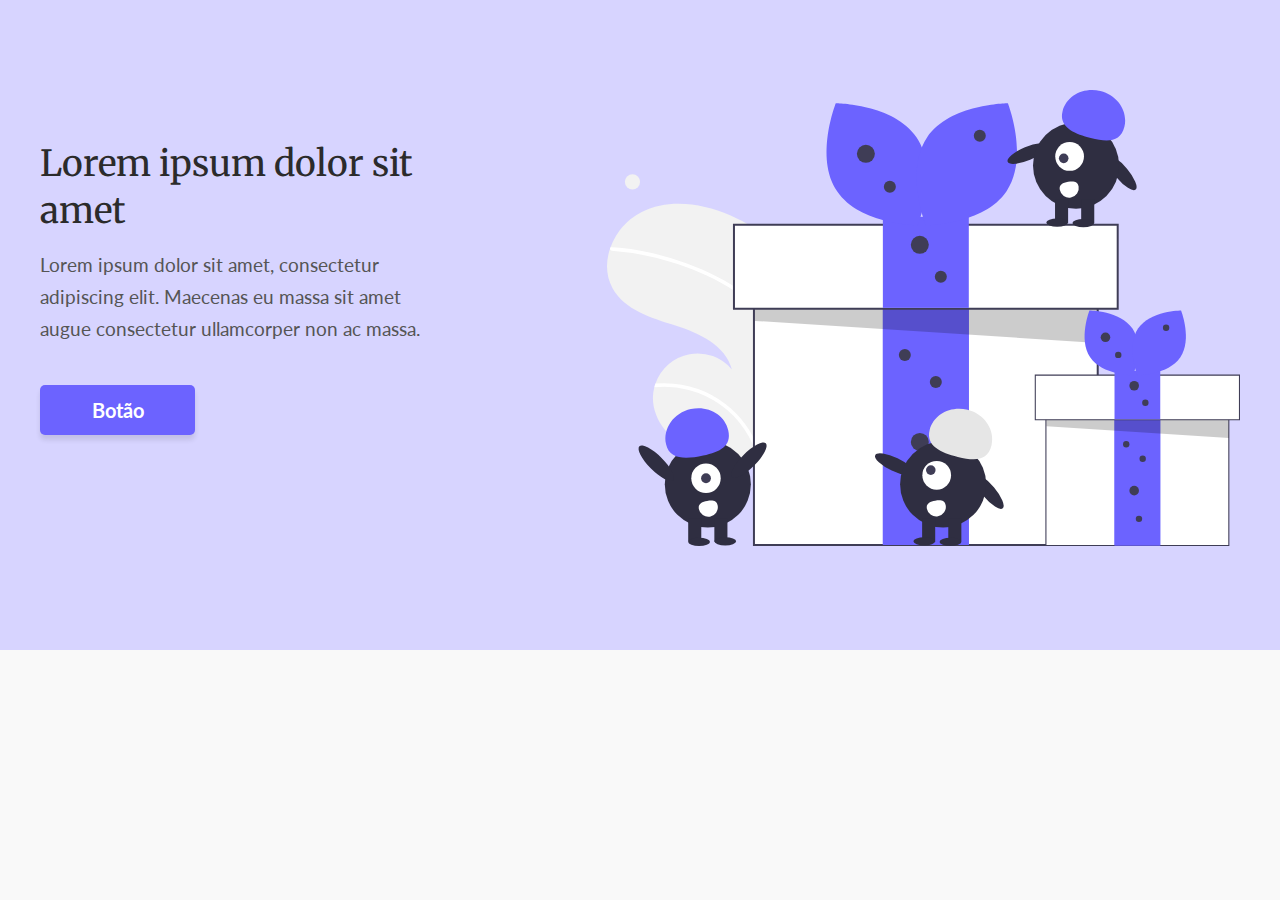
==== Desafio 3/index.html @ c97a1ecb "Header Finish" ====
<!DOCTYPE html>
<html lang="en">
<head>
    <meta charset="UTF-8">
    <meta name="viewport" content="width=device-width, initial-scale=1.0">
    <link rel="stylesheet" href="assets/css/styles.css">
    
    <link defer rel="stylesheet" href="assets/js/svg-inject.min.js">

    <title>One Page</title>
</head>
<body>
    <!-- Header -->
    <header>
        <div class="header-container">
            <div class="header-text">
                <h1>Lorem ipsum dolor sit amet</h1>
                <p>Lorem ipsum dolor sit amet, consectetur adipiscing elit. Maecenas eu massa sit amet augue consectetur ullamcorper non ac massa.</p>
                <button type="button">Botão</button>
            </div>
            <div class="header-image">
                <img src="assets/image/illustration.svg" alt="" onload="SVGInject(this)">
            </div>
        </div>
    </header>

    <!-- MAIN -->
    <main>

    </main>
    
    <!-- Footer -->
    <footer>

    </footer>
</body>
</html>
---- Desafio 3/assets/css/styles.css ----
@import url('https://fonts.googleapis.com/css2?family=Lato:wght@400;700&family=Merriweather:wght@400;700&display=swap');

:root {
    --white: #FFF;
    --white-200: #F9F9F9;
    --black: #2B2B2B;
    --purple: #6C63FF;
    --purple-light: #D7D4FF;
    --gray: #555;
    --gray-dark: #2A2A2A;
    --red: #FF6363;
    --blue-light: #63ECFF;
    --pink: #F363FF;
    --green: #63FF73;
    --yellow: #FFDD63;
}

* {
    margin: 0;
    padding: 0;
    box-sizing: border-box;
}

body {
    background-color: var(--white-200);
}

/* HEADER */

header {
    background-color: var(--purple-light);
    height: 100%;
    padding-bottom: 100px;
}

.header-container {
    max-width: 1240px;
    height: 100%;
    display: flex;
    justify-content: space-between;
    margin: 0 auto;
    padding: 0px 20px 0px 20px;
}

.header-text {
    width: 390px;
    padding-top: 140px;
}

.header-text h1 {
    font-family: 'Merriweather', sans-serif;
    font-size: 36px;
    font-weight: 400;
    line-height: 47px;
    color: var(--black);
}

.header-text p {
    font-family: 'Lato', sans-serif;
    font-size: 19px;
    line-height: 32px;
    color: var(--gray);
    margin-top: 15px;
}

.header-text button {
    width: 155px;
    height: 50px;
    margin-top: 40px;

    background-color: var(--purple);
    box-shadow: 0px 5px 5px 0px #1717171A;
    border: none;
    border-radius: 5px;
    
    color: var(--white);
    font-family:  'Lato', sans-serif;
    font-size: 20px;
    font-weight: 700;

    cursor: pointer;
    transition: all 0.4s;
}

.header-text button:hover {
    opacity: 0.9;
}

.header-image {
    margin-top: 90px;
}

.header-image svg{
    width: 100%;
}
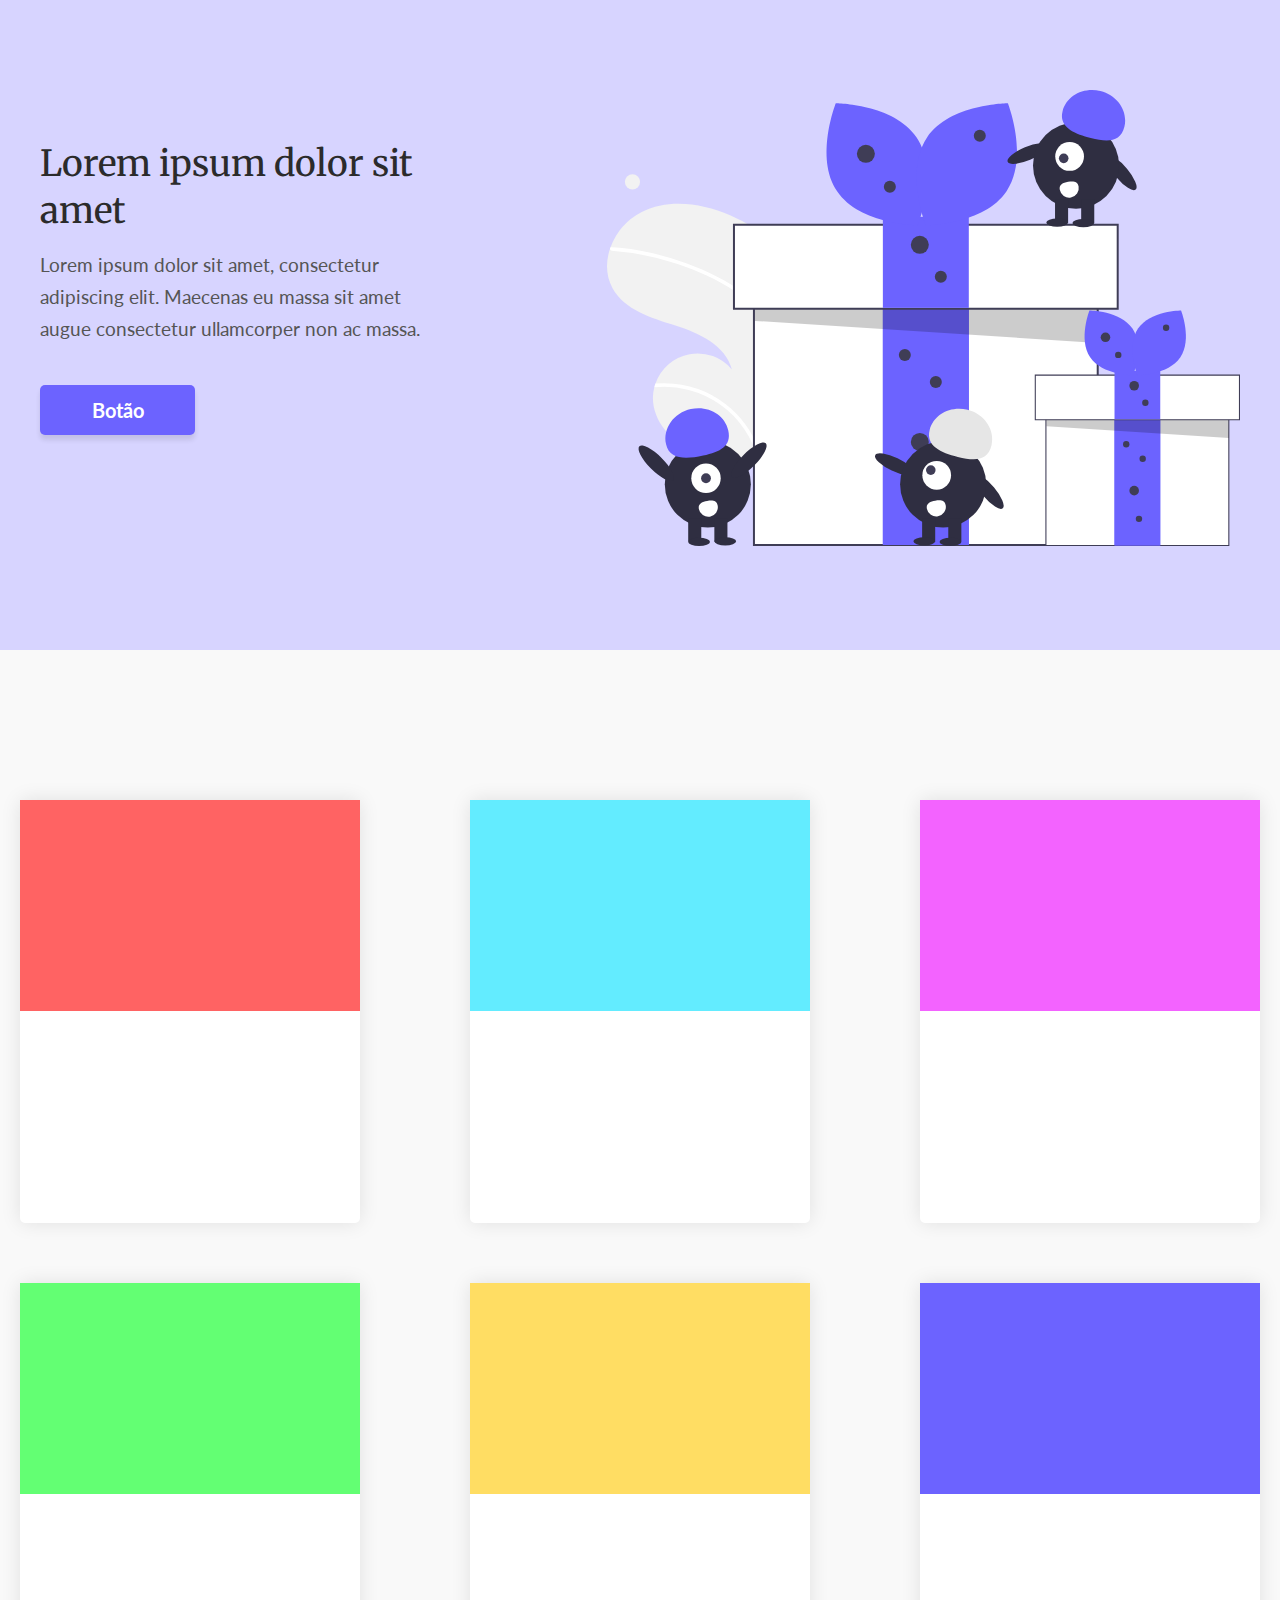
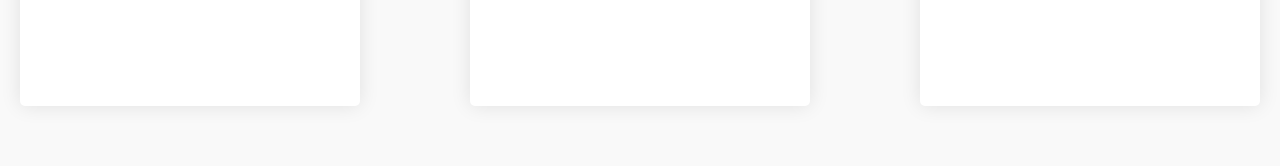
==== commit 123751f7: "Main container, Card, Colors" ====
--- a/Desafio 3/index.html
+++ b/Desafio 3/index.html
@@ -26,7 +26,29 @@
 
     <!-- MAIN -->
     <main>
-
+        <div class="main-container">
+            <div class="main-cards">
+                <div class="cards">
+                    <div class="cards-color red"></div>
+                    
+                </div>
+                <div class="cards">
+                    <div class="cards-color blue"></div>
+                </div>
+                <div class="cards">
+                    <div class="cards-color pink"></div>
+                </div>
+                <div class="cards">
+                    <div class="cards-color green"></div>
+                </div>
+                <div class="cards">
+                    <div class="cards-color yellow"></div>
+                </div>
+                <div class="cards">
+                    <div class="cards-color purple"></div>
+                </div>
+            </div>
+        </div>
     </main>
     
     <!-- Footer -->
--- a/Desafio 3/assets/css/styles.css
+++ b/Desafio 3/assets/css/styles.css
@@ -93,3 +93,52 @@
 .header-image svg{
     width: 100%;
 }
+
+.main-container {
+    max-width: 1240px;
+    margin: 0 auto;
+}
+
+.main-cards {
+    display: grid;
+    grid-template-columns: repeat(auto-fill, 340px);
+    justify-content: space-between;
+    margin-top: 150px;
+}
+
+.cards {
+    width: 340px;
+    height: 423px;
+    background: var(--white);
+    box-shadow: 0px 0px 20px rgba(0, 0, 0, 0.1);
+    border-radius: 5px;
+    margin-bottom: 60px;
+}
+
+.cards-color {
+    height: 50%;
+}
+
+.red {
+    background: var(--red);
+}
+
+.blue {
+    background: var(--blue-light);
+}
+
+.pink {
+    background: var(--pink);
+}
+
+.green {
+    background: var(--green);
+}
+
+.yellow {
+    background: var(--yellow);
+}
+
+.purple {
+    background: var(--purple);
+}
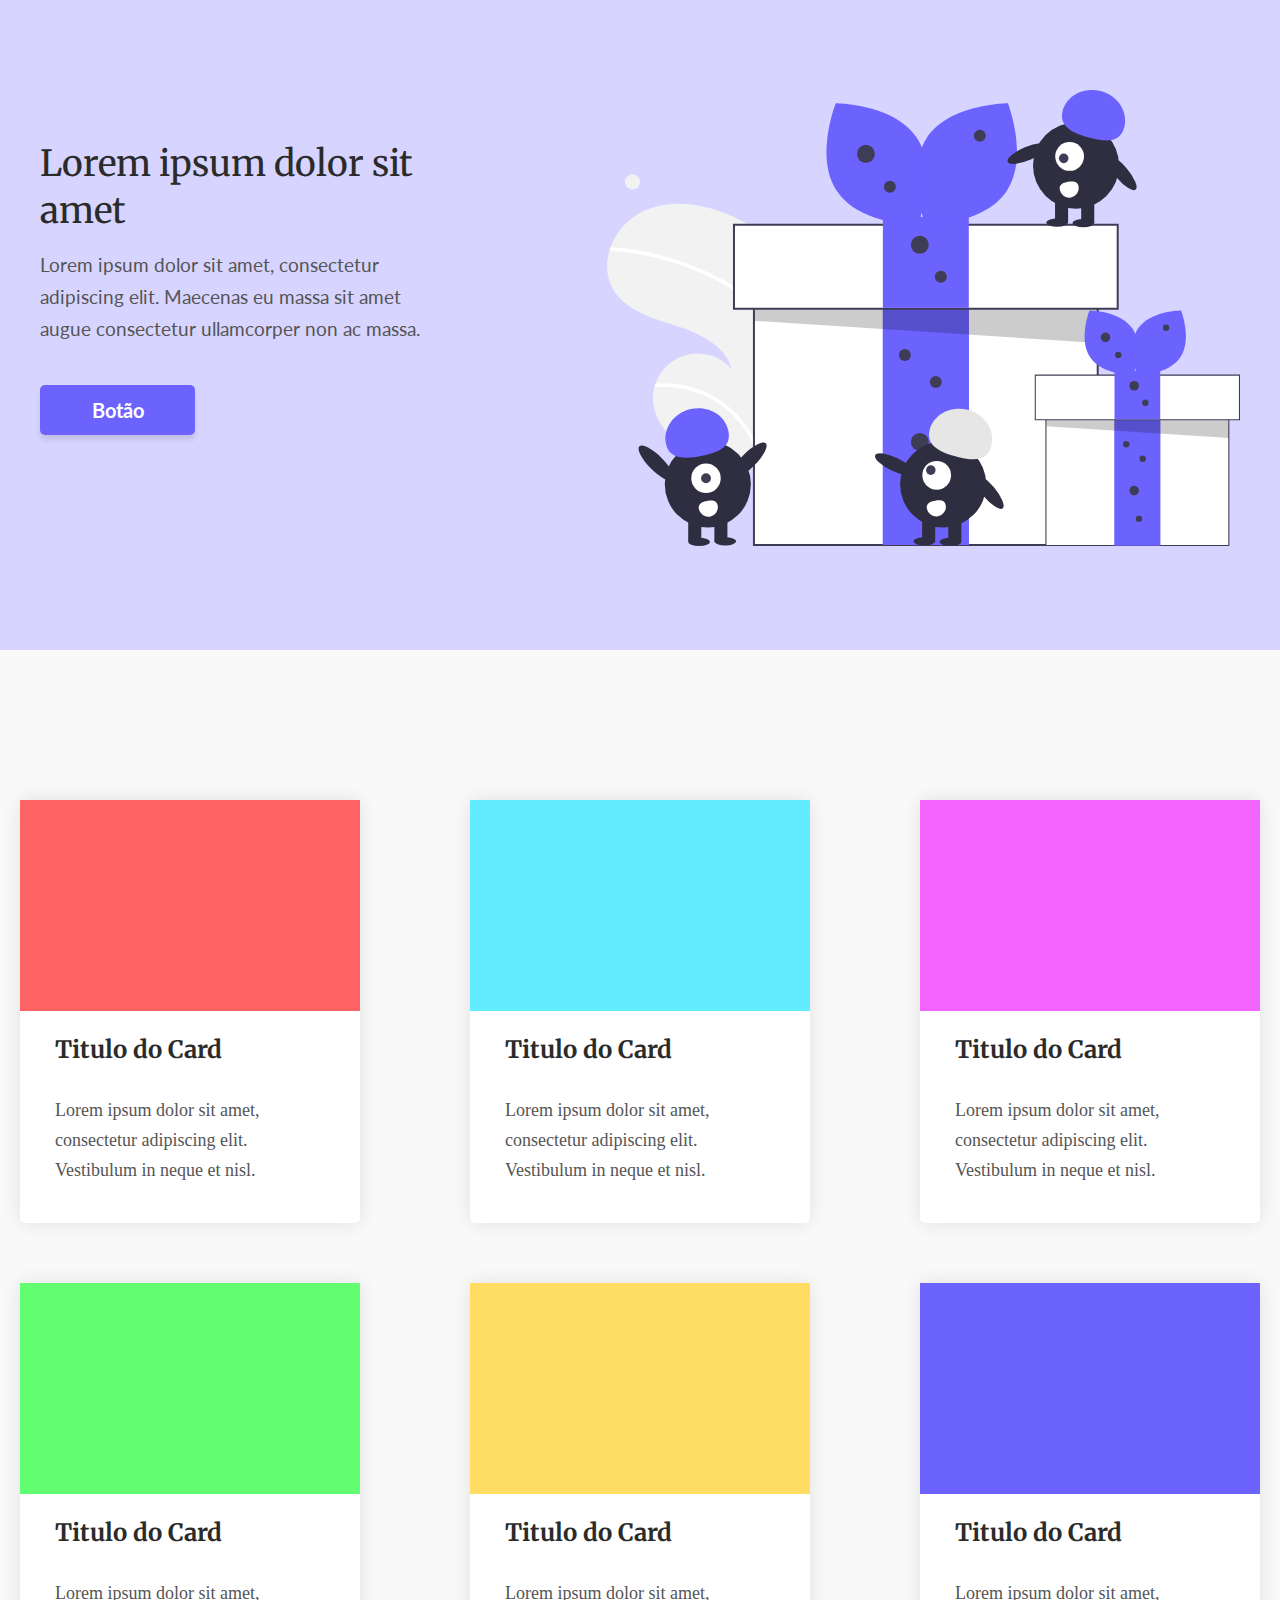
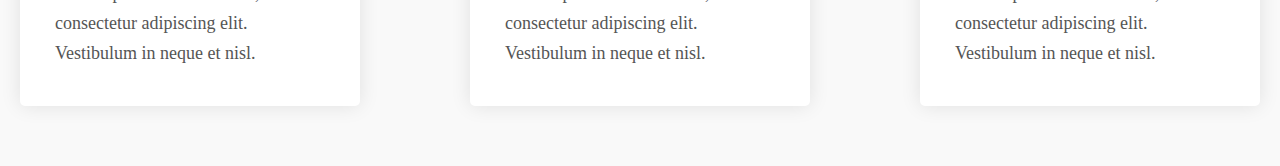
==== commit cd33cca0: "Main Cards Texts" ====
--- a/Desafio 3/index.html
+++ b/Desafio 3/index.html
@@ -30,22 +30,45 @@
             <div class="main-cards">
                 <div class="cards">
                     <div class="cards-color red"></div>
-                    
+                    <div class="cards-text">
+                        <h3> Titulo do Card </h3>
+                        <p> Lorem ipsum dolor sit amet, consectetur adipiscing elit. Vestibulum in neque et nisl. </p>
+                    </div>
                 </div>
                 <div class="cards">
                     <div class="cards-color blue"></div>
+                    <div class="cards-text">
+                        <h3> Titulo do Card </h3>
+                        <p> Lorem ipsum dolor sit amet, consectetur adipiscing elit. Vestibulum in neque et nisl. </p>
+                    </div>
                 </div>
                 <div class="cards">
                     <div class="cards-color pink"></div>
+                    <div class="cards-text">
+                        <h3> Titulo do Card </h3>
+                        <p> Lorem ipsum dolor sit amet, consectetur adipiscing elit. Vestibulum in neque et nisl. </p>
+                    </div>
                 </div>
                 <div class="cards">
                     <div class="cards-color green"></div>
+                    <div class="cards-text">
+                        <h3> Titulo do Card </h3>
+                        <p> Lorem ipsum dolor sit amet, consectetur adipiscing elit. Vestibulum in neque et nisl. </p>
+                    </div>
                 </div>
                 <div class="cards">
                     <div class="cards-color yellow"></div>
+                    <div class="cards-text">
+                        <h3> Titulo do Card </h3>
+                        <p> Lorem ipsum dolor sit amet, consectetur adipiscing elit. Vestibulum in neque et nisl. </p>
+                    </div>
                 </div>
                 <div class="cards">
                     <div class="cards-color purple"></div>
+                    <div class="cards-text">
+                        <h3> Titulo do Card </h3>
+                        <p> Lorem ipsum dolor sit amet, consectetur adipiscing elit. Vestibulum in neque et nisl. </p>
+                    </div>
                 </div>
             </div>
         </div>
--- a/Desafio 3/assets/css/styles.css
+++ b/Desafio 3/assets/css/styles.css
@@ -94,6 +94,8 @@
     width: 100%;
 }
 
+
+/* MAIN */
 .main-container {
     max-width: 1240px;
     margin: 0 auto;
@@ -142,3 +144,24 @@
 .purple {
     background: var(--purple);
 }
+
+.cards-text {
+    padding: 24px 35px 35px 35px;
+}
+
+.cards-text h3 {
+    font-family: 'Merriweather', sans-serif;
+    font-weight: 700;
+    font-size: 24px;
+    line-height: 30px;
+    color: var(--black);
+}
+
+.cards-text p {
+    margin-top: 30px;
+    font: 'Lato', sans-serif;
+    font-size: 18px;
+    font-weight: 400;
+    line-height: 30px;
+    color: var(--gray);
+}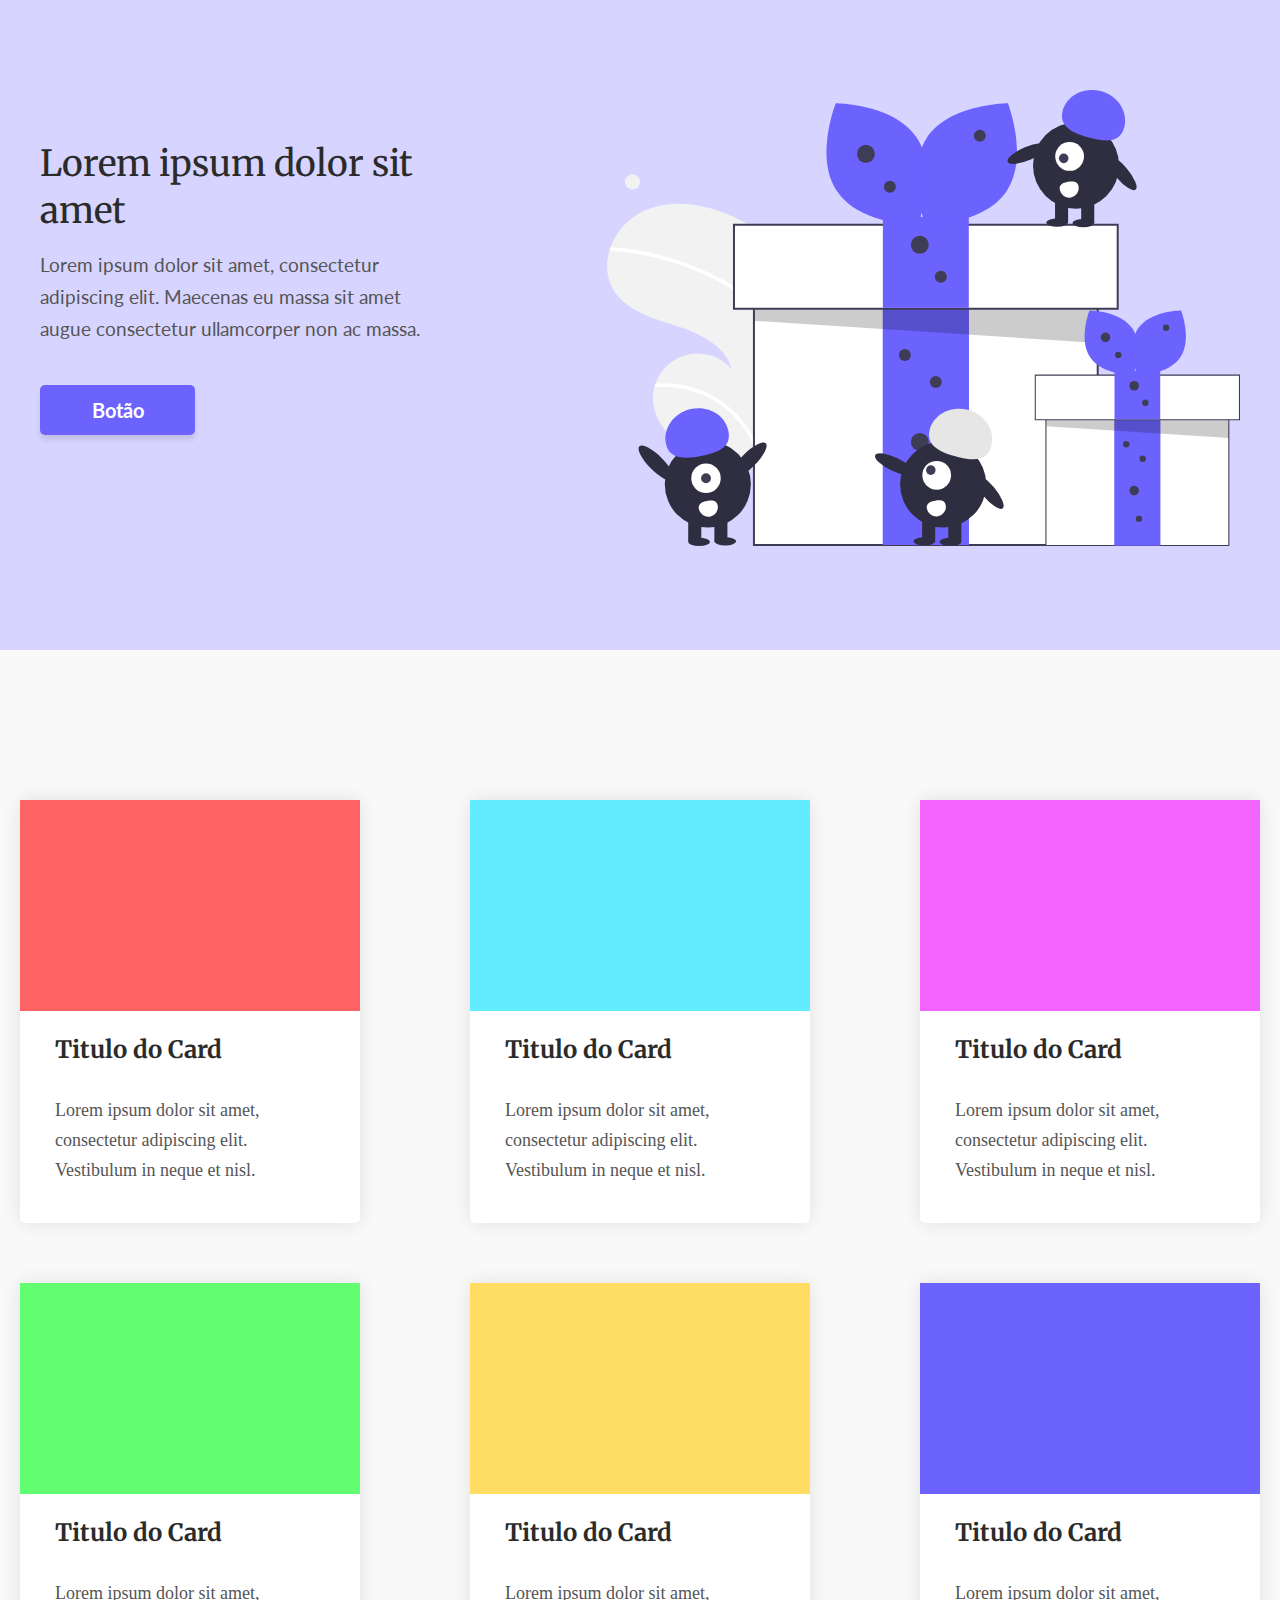
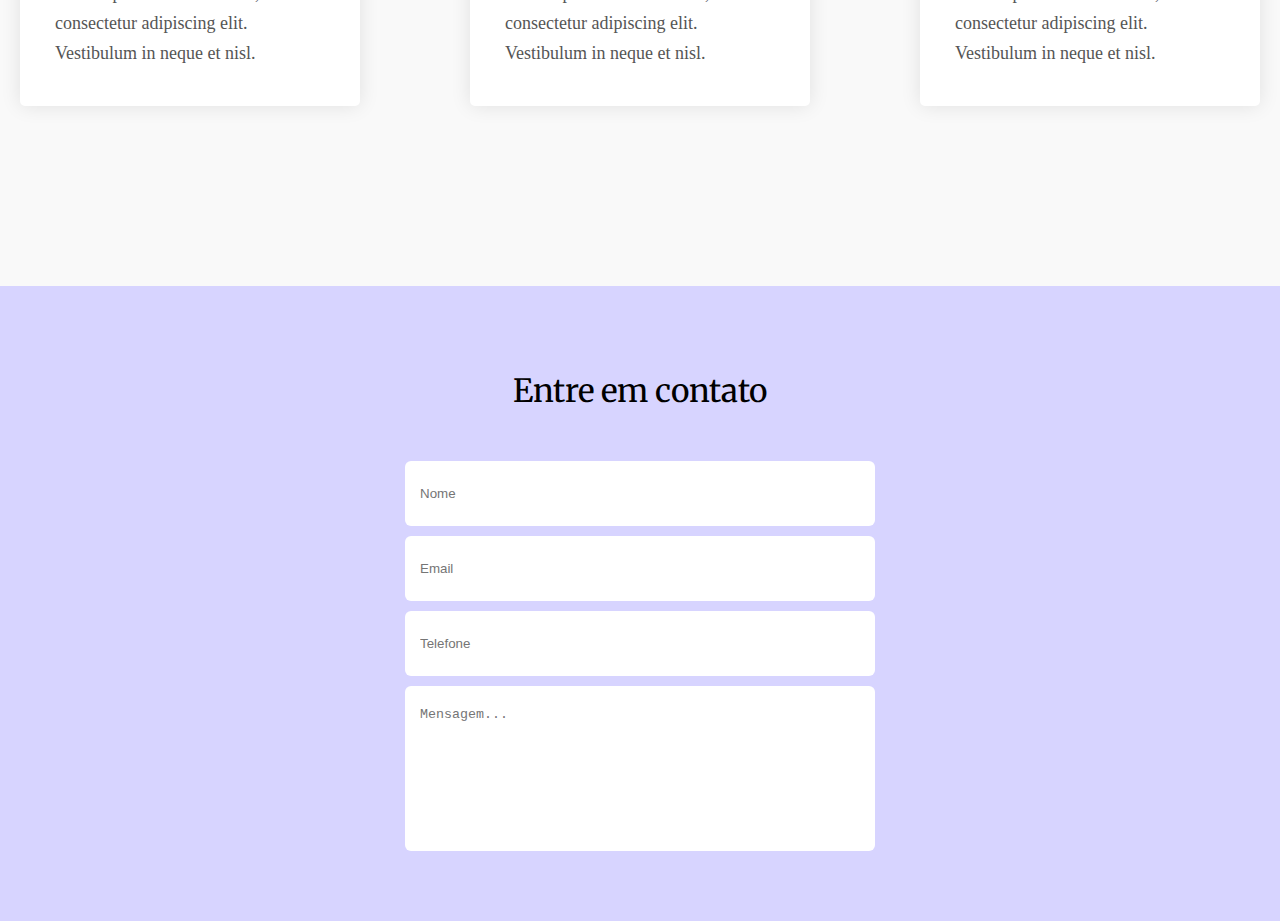
==== commit 49c22a04: "Form unfinished" ====
--- a/Desafio 3/index.html
+++ b/Desafio 3/index.html
@@ -76,7 +76,21 @@
     
     <!-- Footer -->
     <footer>
-
+        <div class="footer-container">
+            <div class="footer-content">
+                <div class="footer-tittle">
+                    <h2> Entre em contato</h2>
+                </div>
+                <div class="footer-form">
+                    <form style="visibility: visible; opacity: 1; transition: opacity 0.6s cubic-bezier(0.5, 0, 0, 1) 0.2s;">
+                        <input type="text" name="Nome" placeholder="Nome">
+                        <input type="email" name="Email" placeholder="Email">
+                        <input type="text" name="Telefone" maxlength="16" placeholder="Telefone">
+                        <textarea name="Mensagem" placeholder="Mensagem..."></textarea>
+                    </form>
+                </div>
+            </div>
+        </div>
     </footer>
 </body>
 </html>--- a/Desafio 3/assets/css/styles.css
+++ b/Desafio 3/assets/css/styles.css
@@ -151,8 +151,8 @@
 
 .cards-text h3 {
     font-family: 'Merriweather', sans-serif;
+    font-size: 24px;
     font-weight: 700;
-    font-size: 24px;
     line-height: 30px;
     color: var(--black);
 }
@@ -164,4 +164,61 @@
     font-weight: 400;
     line-height: 30px;
     color: var(--gray);
-}+}
+
+/* FOOTER */
+footer {
+    background-color: var(--purple-light);
+    margin-top: 120px;
+}
+
+.footer-container {
+    max-width: 1240px;
+    margin: 0 auto;
+    display: flex;
+    justify-content: center;
+}
+
+.footer-content {
+    text-align: center;
+    width: 470px;
+    padding-top: 85px;
+}
+
+.footer-tittle h2 {
+    font-family: 'Merriweather', sans-serif;;
+    font-size: 32px;
+    font-weight: 400;
+    line-height: 40px;
+}
+
+.footer-form  {
+    margin-top: 50px;
+}
+
+.footer-form form {
+    display: flex;
+    flex-direction: column;
+    gap: 10px;
+    font-family: 'Lato', sans-serif;
+    width: 100%;
+    padding-bottom: 70px;
+}
+
+form input {
+    width: 470px;
+    height: 65px;
+    border: none;
+    border-radius: 6px;
+    padding-left: 15px;
+}
+
+form textarea {
+    height: 165px;
+    padding-left: 15px;
+    padding-top: 21px;
+    border-radius: 6px;
+    border: none;
+    resize: none;
+}
+
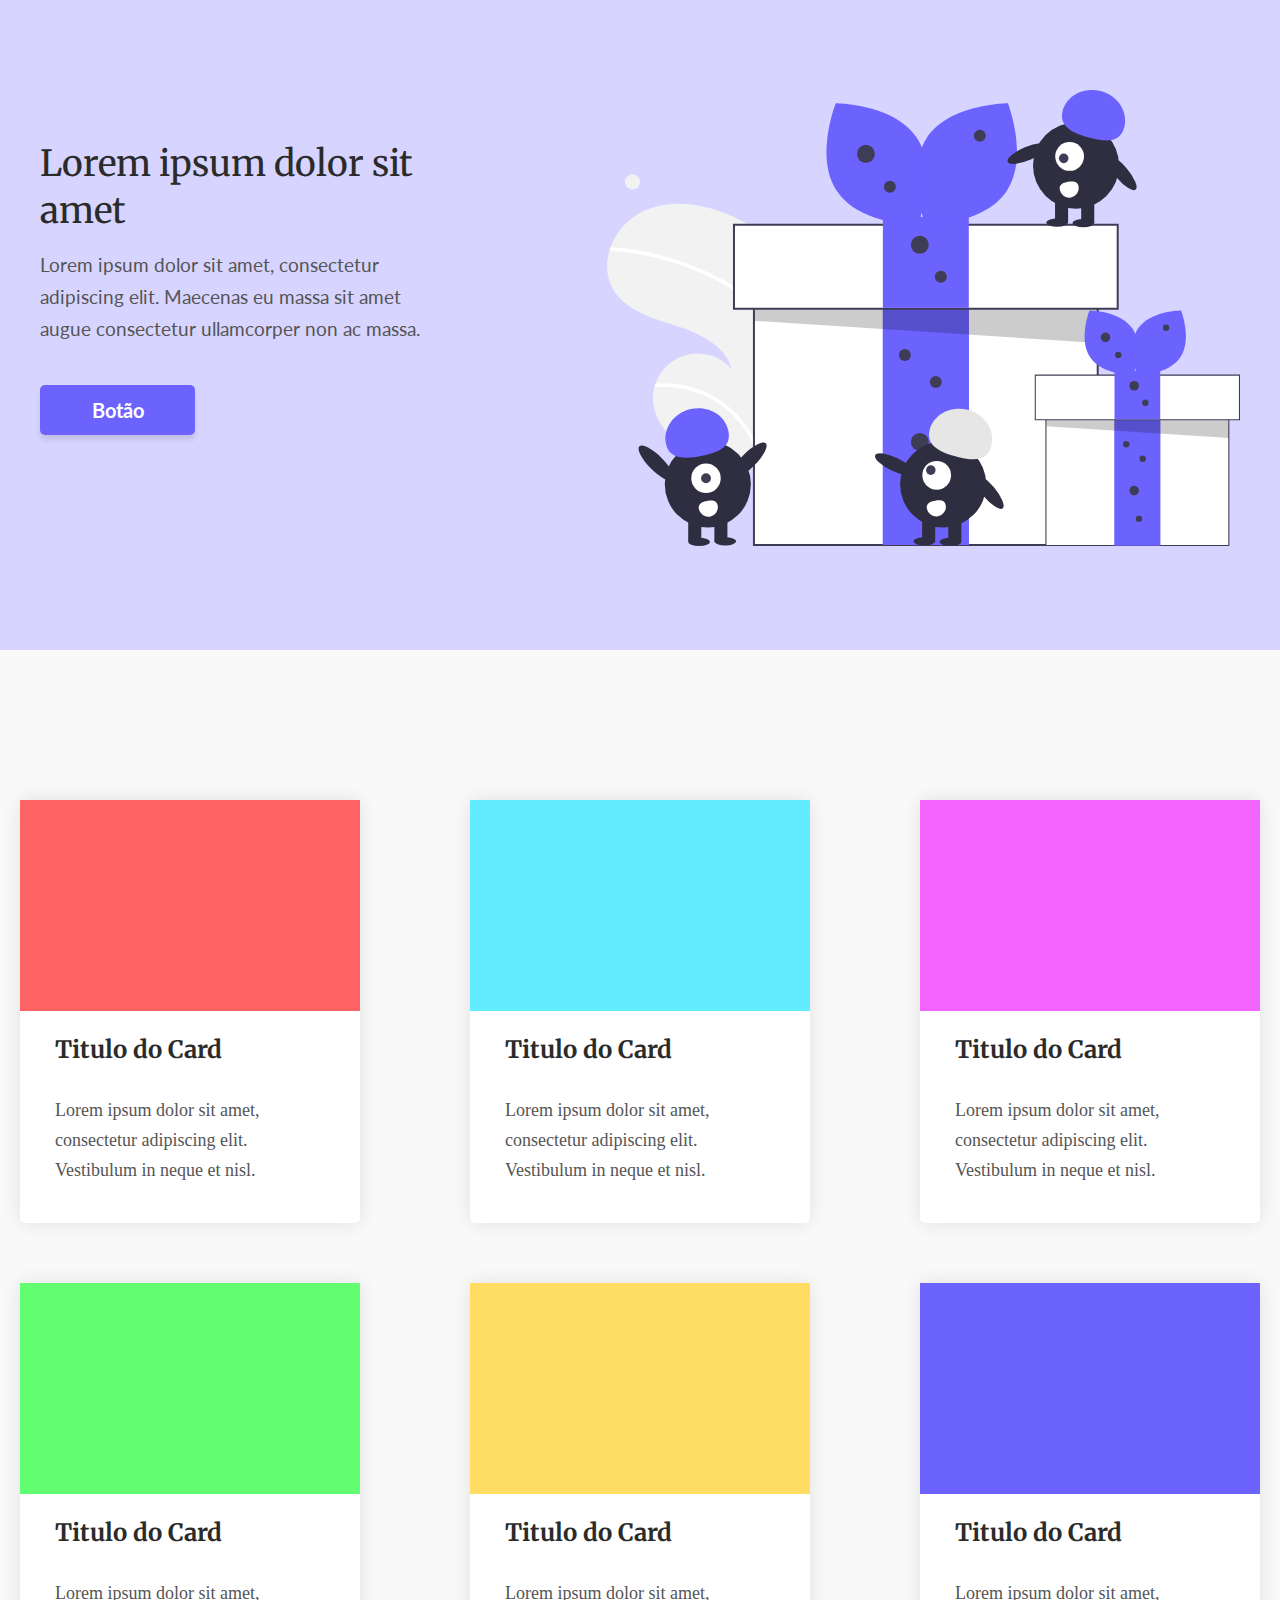
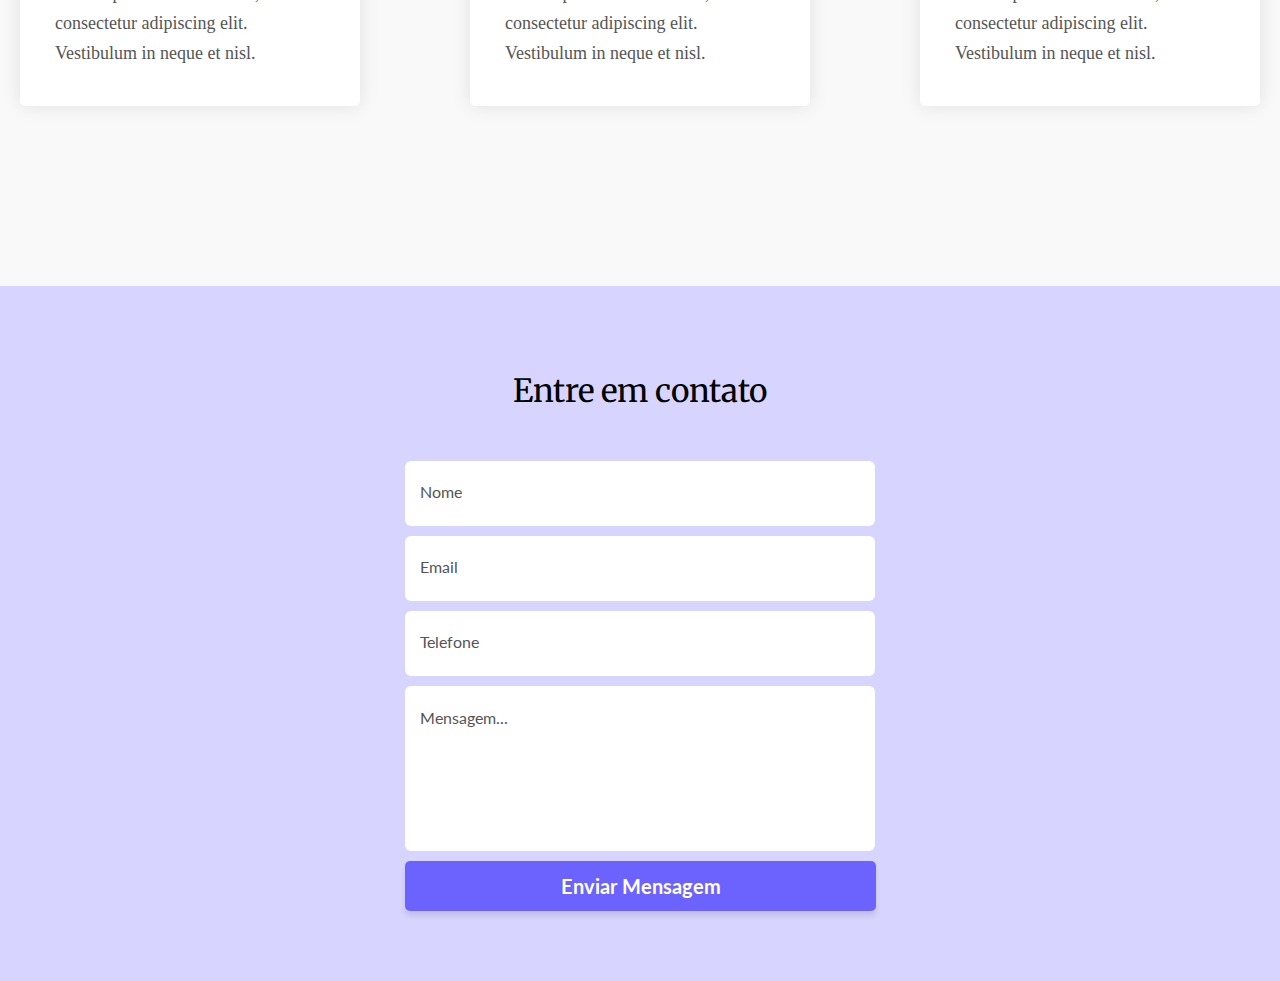
==== commit 58411603: "Site Básico Finalizado" ====
--- a/Desafio 3/index.html
+++ b/Desafio 3/index.html
@@ -82,11 +82,12 @@
                     <h2> Entre em contato</h2>
                 </div>
                 <div class="footer-form">
-                    <form style="visibility: visible; opacity: 1; transition: opacity 0.6s cubic-bezier(0.5, 0, 0, 1) 0.2s;">
+                    <form>
                         <input type="text" name="Nome" placeholder="Nome">
                         <input type="email" name="Email" placeholder="Email">
                         <input type="text" name="Telefone" maxlength="16" placeholder="Telefone">
                         <textarea name="Mensagem" placeholder="Mensagem..."></textarea>
+                        <button type="submit"> Enviar Mensagem </button>
                     </form>
                 </div>
             </div>
--- a/Desafio 3/assets/css/styles.css
+++ b/Desafio 3/assets/css/styles.css
@@ -23,6 +23,7 @@
 
 body {
     background-color: var(--white-200);
+    height: 100%;
 }
 
 /* HEADER */
@@ -205,12 +206,14 @@
     padding-bottom: 70px;
 }
 
+/* FORM */
 form input {
     width: 470px;
     height: 65px;
     border: none;
     border-radius: 6px;
     padding-left: 15px;
+    
 }
 
 form textarea {
@@ -222,3 +225,32 @@
     resize: none;
 }
 
+form input:focus,
+form textarea:focus {
+    outline-color: var(--purple);
+}
+
+form input::placeholder,
+form textarea::placeholder {
+    font-weight: 400;
+    font-size: 16px;
+    line-height: 22px;
+    color: var(--gray);
+    font-family: 'Lato', sans-serif;
+}
+
+form button {
+    background-color: var(--purple);
+    width: 471px;
+    height: 50px;
+    box-shadow: 0px 5px 5px 0px #1717171A;
+    
+    border-radius: 5px;
+    border: none;
+    
+    color: var(--white);
+    font-size: 20px;
+    line-height: 24px;
+    font-family: 'Lato', sans-serif;
+    font-weight: 700;
+}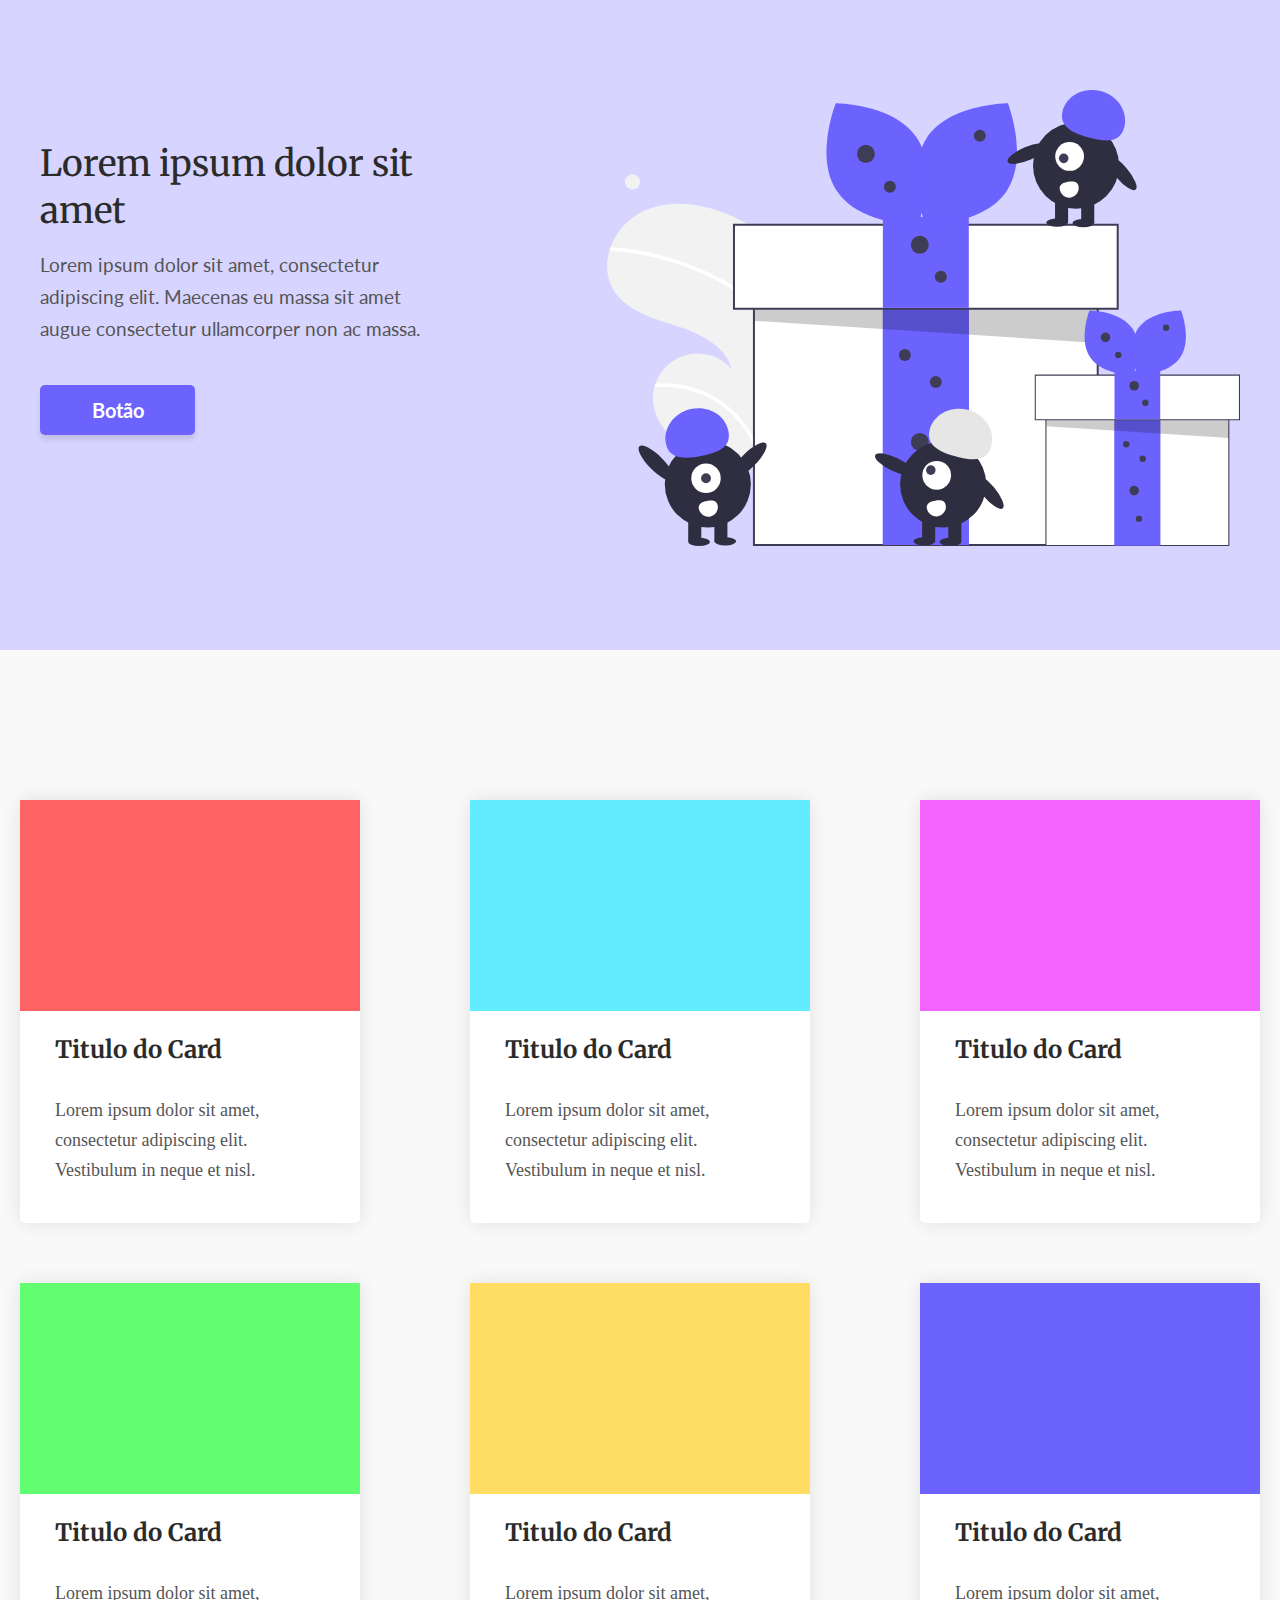
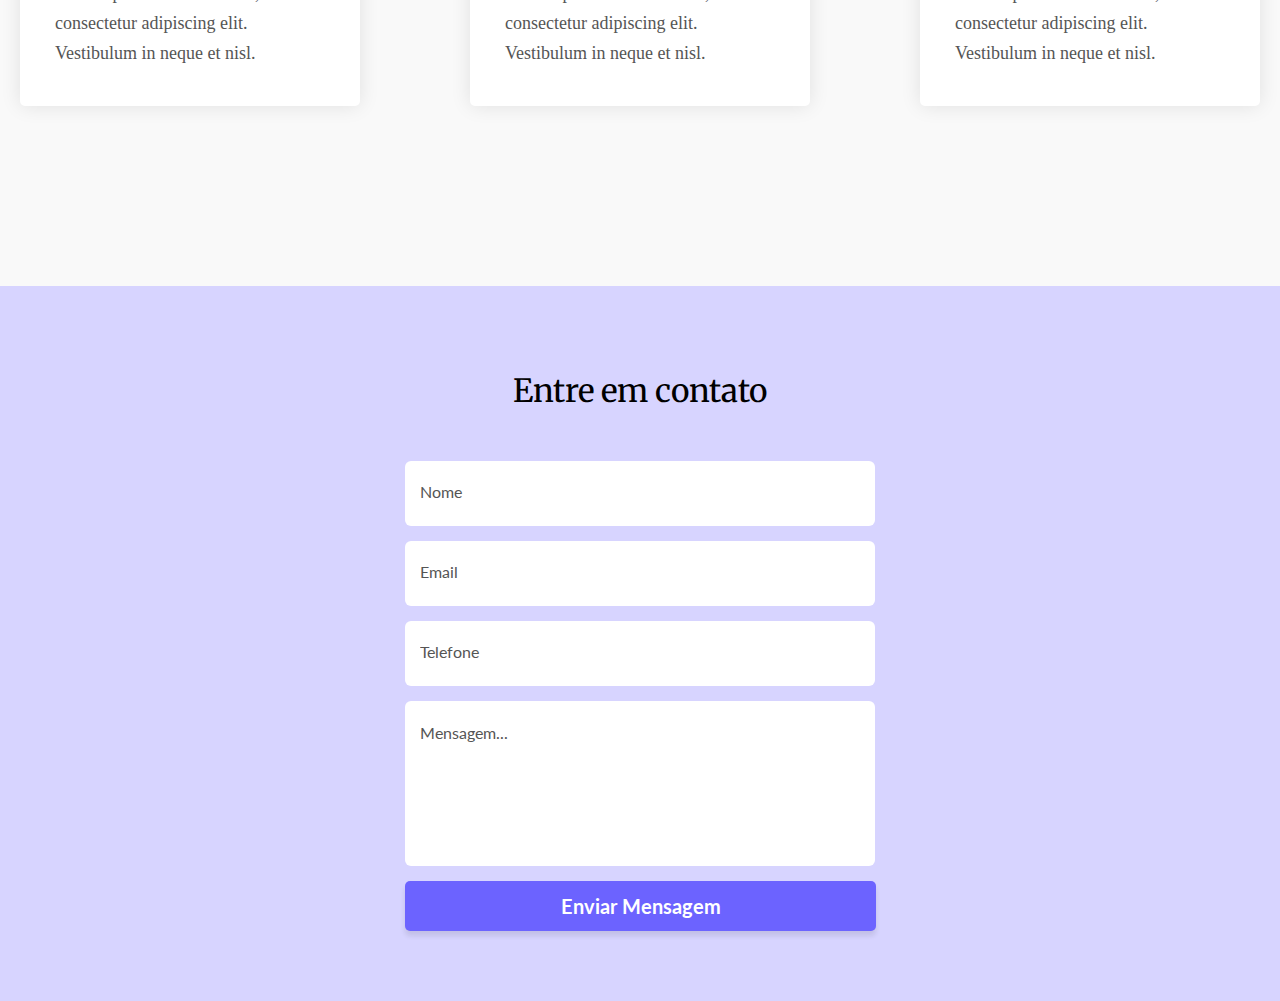
==== commit 9346f921: "Adição de Barra de Scroll Personalizada" ====
--- a/Desafio 3/index.html
+++ b/Desafio 3/index.html
@@ -4,6 +4,7 @@
     <meta charset="UTF-8">
     <meta name="viewport" content="width=device-width, initial-scale=1.0">
     <link rel="stylesheet" href="assets/css/styles.css">
+    <link rel="icon" href="assets/image/favicon.ico" type="image/x-icon">
     
     <link defer rel="stylesheet" href="assets/js/svg-inject.min.js">
 
--- a/Desafio 3/assets/css/styles.css
+++ b/Desafio 3/assets/css/styles.css
@@ -21,13 +21,30 @@
     box-sizing: border-box;
 }
 
+/* SCROLL */
+html {
+    scroll-behavior: smooth;
+}
+
+html::-webkit-scrollbar{
+    width: 10px;
+}
+
+html::-webkit-scrollbar-track {
+    background-color: #13101b;
+}
+
+html::-webkit-scrollbar-thumb {
+    background-color: var(--purple);
+    border-radius: 6px;
+} 
+
 body {
     background-color: var(--white-200);
     height: 100%;
 }
 
 /* HEADER */
-
 header {
     background-color: var(--purple-light);
     height: 100%;
@@ -200,7 +217,7 @@
 .footer-form form {
     display: flex;
     flex-direction: column;
-    gap: 10px;
+    gap: 15px;
     font-family: 'Lato', sans-serif;
     width: 100%;
     padding-bottom: 70px;
@@ -253,4 +270,9 @@
     line-height: 24px;
     font-family: 'Lato', sans-serif;
     font-weight: 700;
+    transition: all 0.4s;
+}
+
+form button:hover {
+    opacity: 0.9;
 }